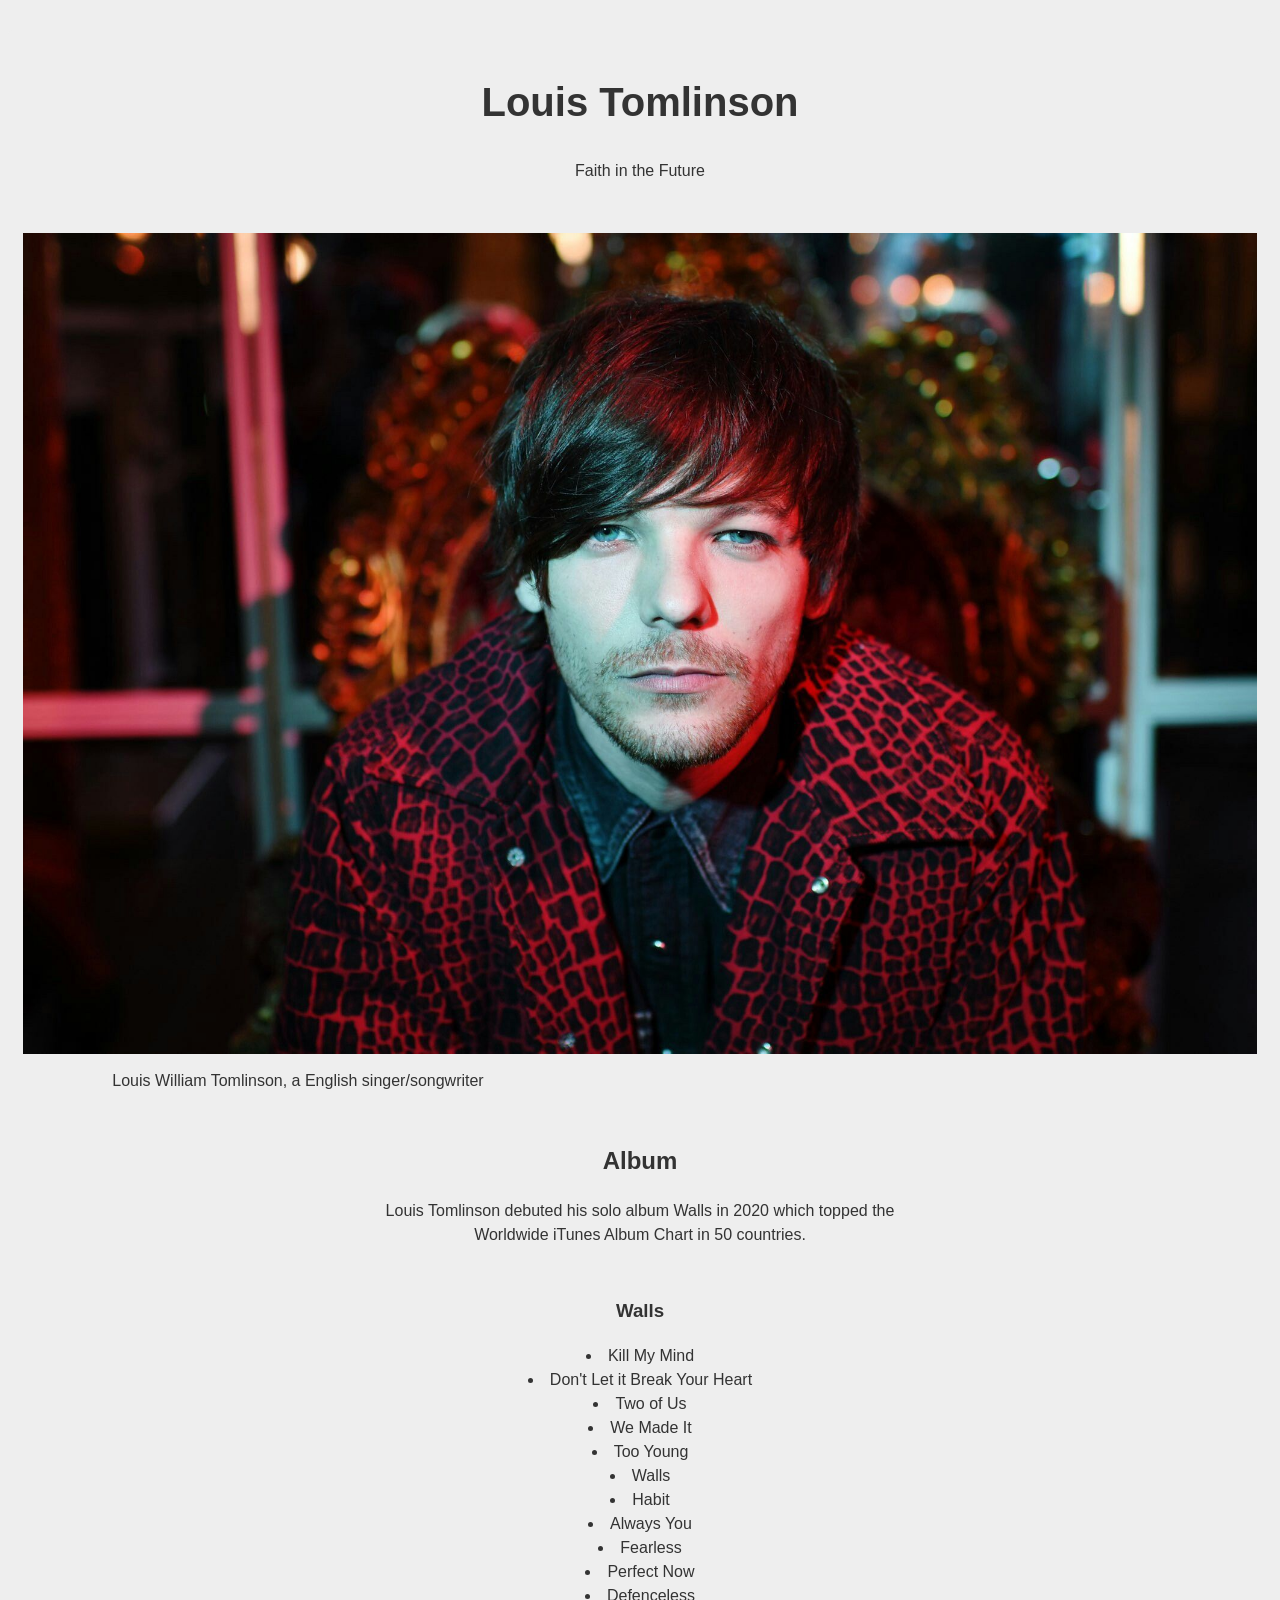
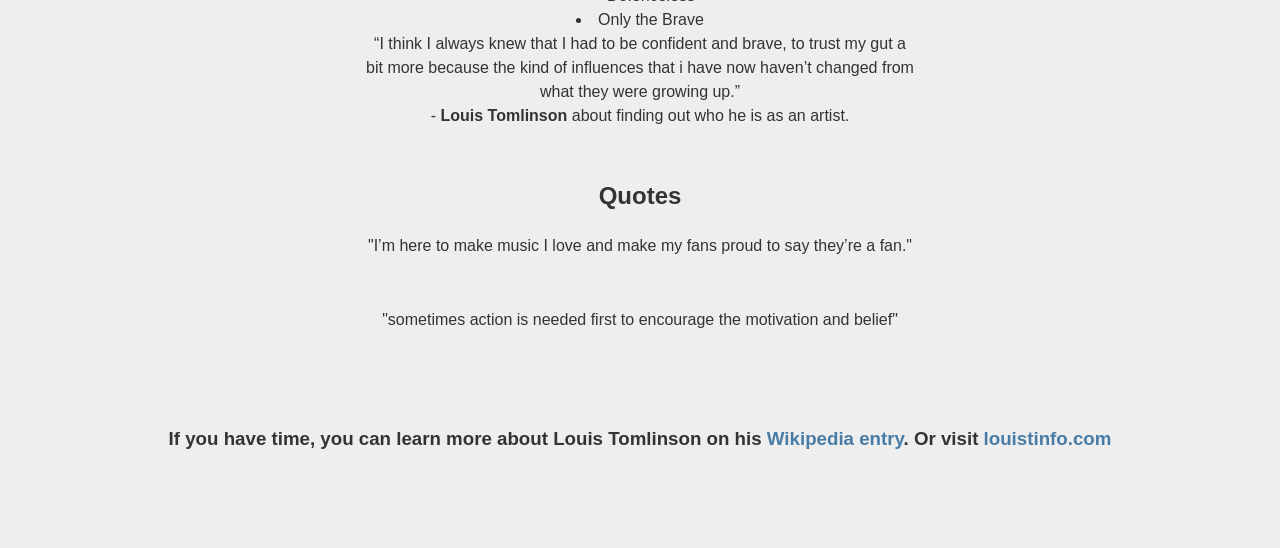
==== index.html @ df31727d "change of file name" ====
<!DOCTYPE html>
<html>
<head>
	<title>Tribute Page</title>
	<meta name="viewport" content="width=device-width, initial-scale=1">
	<link rel="stylesheet" href="TributePageStyling.css">
	<script src="https://cdn.freecodecamp.org/testable-projects-fcc/v1/bundle.js"></script>
</head>
<body>
	<main id="main">
		<h1 id="title">Louis Tomlinson</h1>
		<p>Faith in the Future</p>
		<div id="img-div">
			<img src="Images/Main.jpg" id="image">
			<p id="img-caption">Louis William Tomlinson, a English singer/songwriter</p>
		</div>
			<div id="tribute-info">
			<h2>Album</h2>
			<p>Louis Tomlinson debuted his solo album Walls in 2020 which topped the Worldwide iTunes Album Chart in 50 countries.</p>
			<h3>Walls</h3>
			
				<li>Kill My Mind</li>
				<li>Don't Let it Break Your Heart</li>
				<li>Two of Us</li>
				<li>We Made It</li>
				<li>Too Young</li>
				<li>Walls</li>
				<li>Habit</li>
				<li>Always You</li>
				<li>Fearless</li>
				<li>Perfect Now</li>
				<li>Defenceless</li>
				<li>Only the Brave</li>
			

			<p>“I think I always knew that I had to be confident and brave, to trust my gut a bit more because the kind of influences that i have now haven’t changed from what they were growing up.”<br> - <strong>Louis Tomlinson</strong> about finding out who he is as an artist.</p>
			
			<h2 id="quotes">Quotes</h2>
			<p>"I’m here to make music I love and make my fans proud to say they’re a fan."</p>
			<p>"sometimes action is needed first to encourage the motivation and belief"</p>

			<br>
			<h3>If you have time, you can learn more about Louis Tomlinson on his <a id="tribute-link" href="https://en.wikipedia.org/wiki/Louis_Tomlinson" target="_blank">Wikipedia entry</a>. Or visit <a href="https://www.louistinfo.com/" target="_blank">louistinfo.com</a></h3>


		</div>
	</main>

</body>
</html>
---- TributePageStyling.css ----
html{
	font-size: 10px;
}
body {
  /* Native font stack https://getbootstrap.com/docs/4.2/content/reboot/#native-font-stack */
  font-family: -apple-system, BlinkMacSystemFont, 'Segoe UI', 'Roboto',
    'Helvetica Neue', Arial, sans-serif;
  font-size: 1.6rem;
  line-height: 1.5;
  background: #eee;
  color: #333;
  margin: 0;
}

#main {
  margin: 30px 8px;
  padding: 15px;
  border-radius: 5px;
  background: #eee;
}

h1{
	text-align: center;
	display: block;
	font-size: 4rem;
	margin-inline-start: 0px;
    margin-inline-end: 0px;
    font-weight: bold;
}


#tribute-info{
	display: block;
	text-align: center;
	margin: 50px auto 50px auto;
}
p{
	display: block;
	text-align: center;
	max-width: 550px;
	margin: 0 auto 50px auto;
}
h3{
	text-align: center;
}
h2{
	text-align: center;
}
ol{
	display: block;
	text-align: center;
	max-width: 550px;
}
#image{
	max-width: 100%;
	display: block;
	height: auto;
	margin: 0 auto;
}
#img-caption {
  margin: 15px 0 5px 0;
}

a {
  color: #477ca7;
  text-decoration: none;
}

a:visited {
  color: #74638f;
}

a:hover {
	text-decoration: underline;
}

@media (max-width: 460px) {
  #main {
    margin: 0;
  }

  h1 {
    font-size: 3.5rem;
    line-height: 1.2;
  }
}
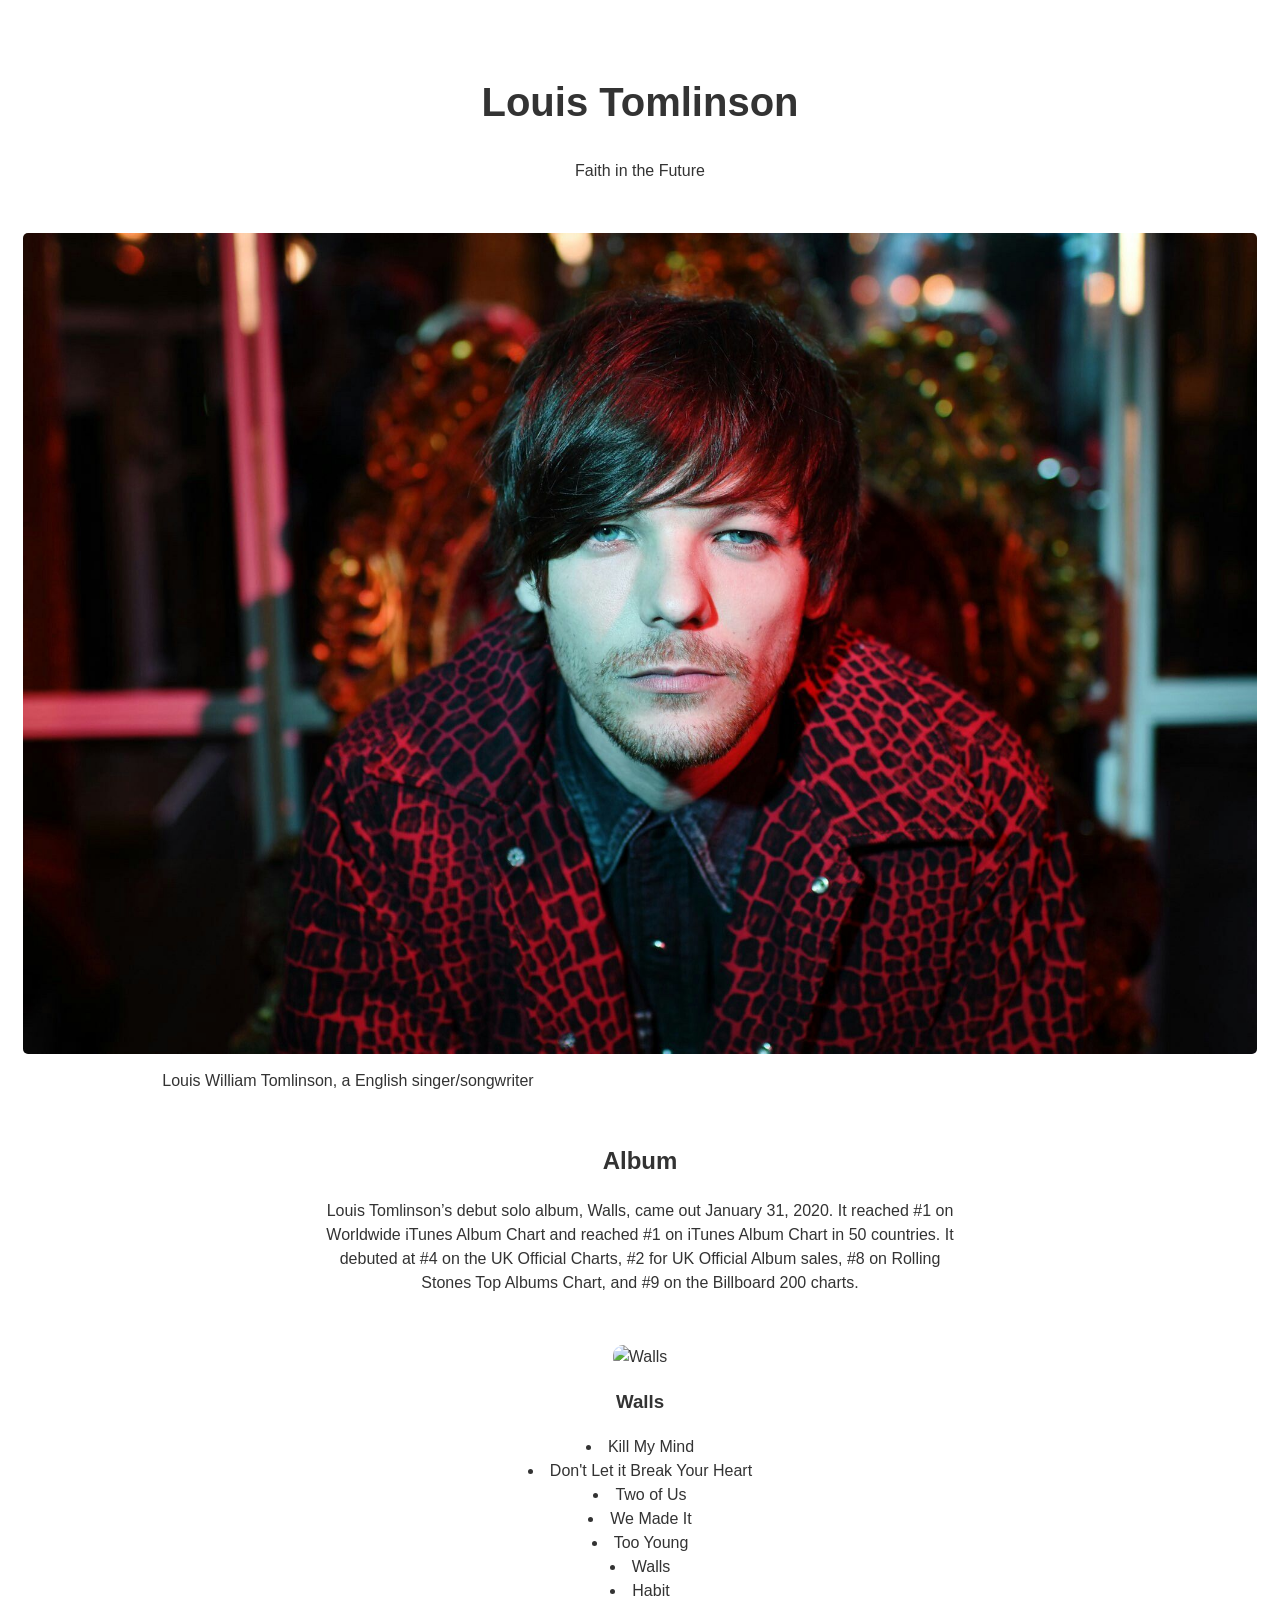
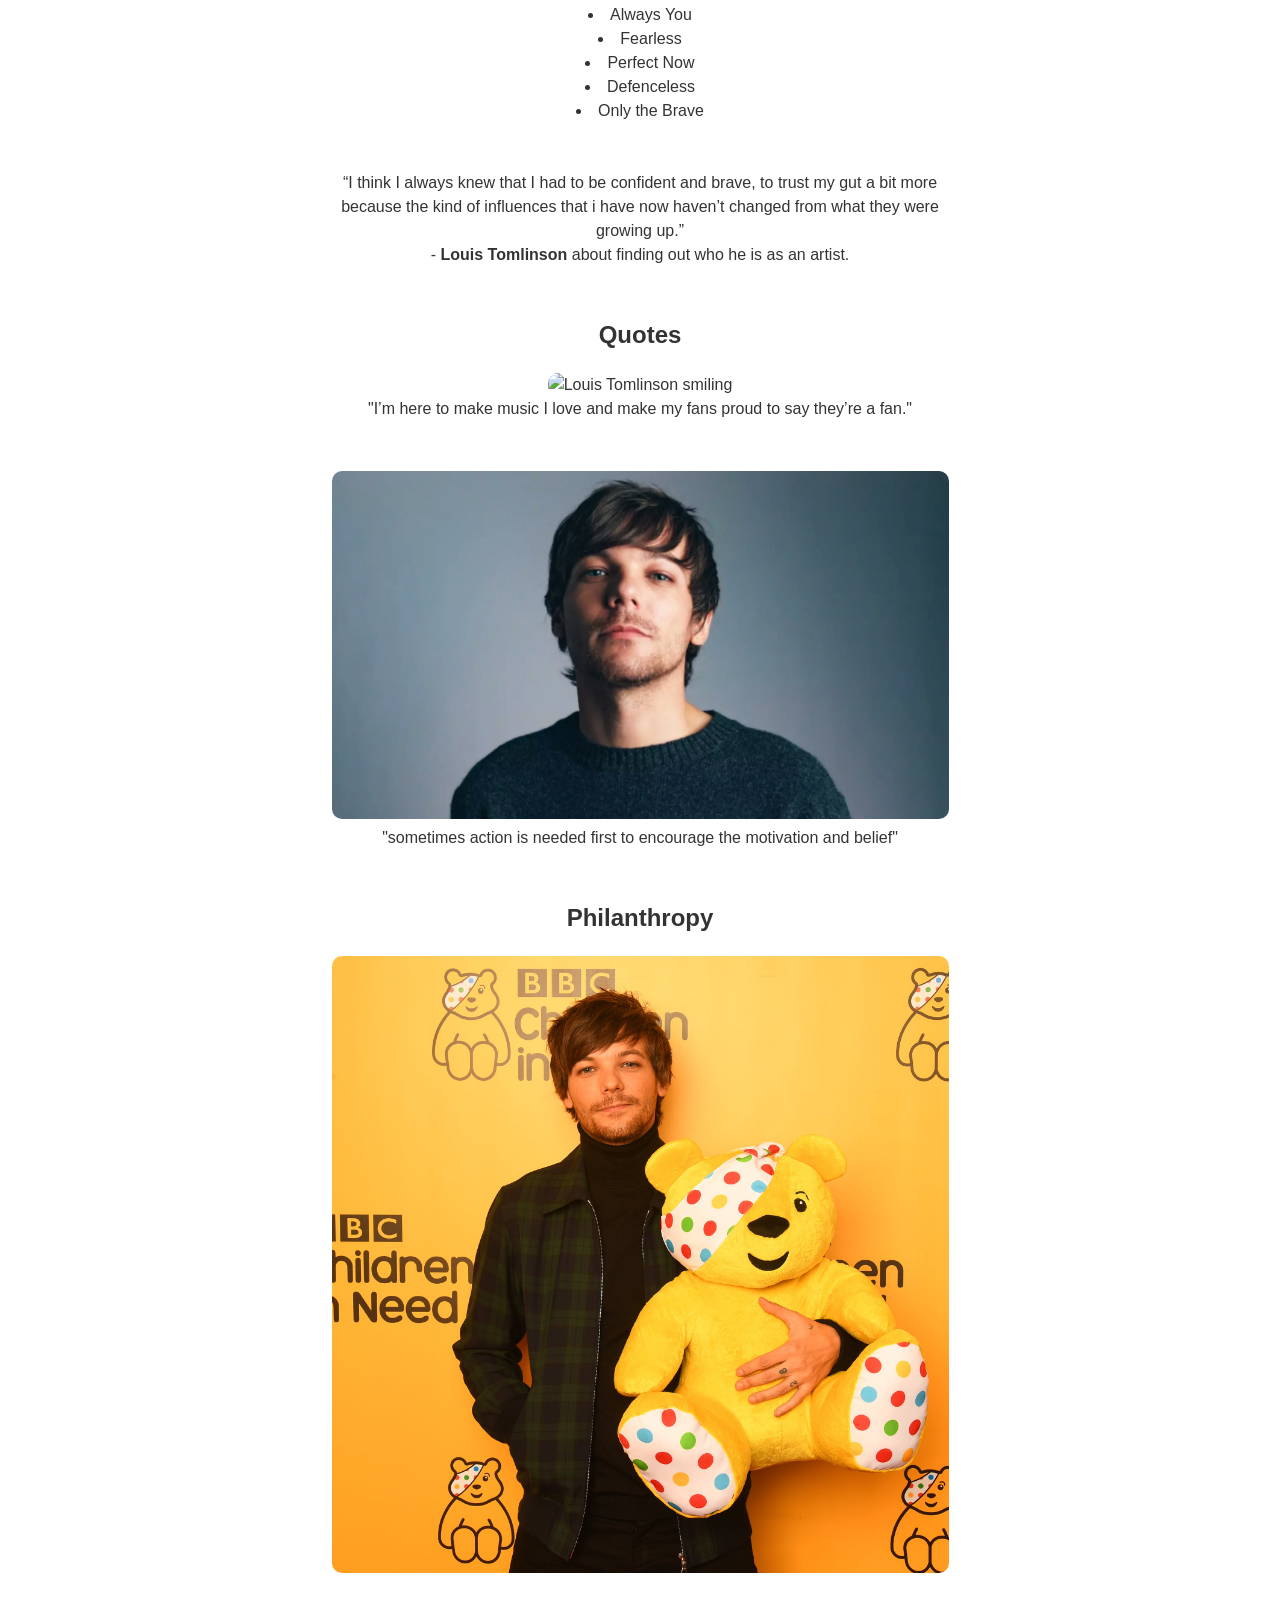
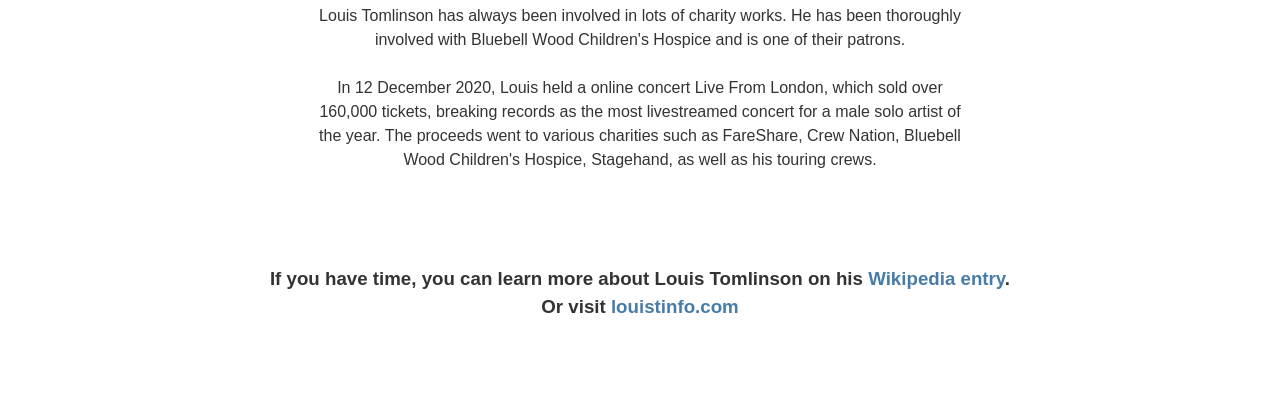
==== commit 196d2256: "new style" ====
--- a/index.html
+++ b/index.html
@@ -16,7 +16,8 @@
 		</div>
 			<div id="tribute-info">
 			<h2>Album</h2>
-			<p>Louis Tomlinson debuted his solo album Walls in 2020 which topped the Worldwide iTunes Album Chart in 50 countries.</p>
+			<p>Louis Tomlinson’s debut solo album, Walls, came out January 31, 2020. It reached #1 on Worldwide iTunes Album Chart and reached #1 on iTunes Album Chart in 50 countries. It debuted at #4 on the UK Official Charts, #2 for UK Official Album sales, #8 on Rolling Stones Top Albums Chart, and #9 on the Billboard 200 charts.</p>
+			<img src="Images/Walls.gif" alt="Walls">
 			<h3>Walls</h3>
 			
 				<li>Kill My Mind</li>
@@ -32,15 +33,21 @@
 				<li>Defenceless</li>
 				<li>Only the Brave</li>
 			
-
+			<br><br>
 			<p>“I think I always knew that I had to be confident and brave, to trust my gut a bit more because the kind of influences that i have now haven’t changed from what they were growing up.”<br> - <strong>Louis Tomlinson</strong> about finding out who he is as an artist.</p>
 			
 			<h2 id="quotes">Quotes</h2>
+			<img src="Images/sunshine.jpeg" alt="Louis Tomlinson smiling" class="quoteImg">
 			<p>"I’m here to make music I love and make my fans proud to say they’re a fan."</p>
+			<img src="Images/Quote2.jpg" alt="Louis Tomlinson smiling" class="quoteImg">
 			<p>"sometimes action is needed first to encourage the motivation and belief"</p>
+			<h2>Philanthropy</h2>
+			<img src="Images/Charity.jpeg" alt="louis Tomlinson at charity" class="quoteImg">
+			<br><br>
+			<p>Louis Tomlinson has always been involved in lots of charity works. He has been thoroughly involved with Bluebell Wood Children's Hospice and is one of their patrons.<br><br>In 12 December 2020, Louis held a online concert Live From London, which sold over 160,000 tickets, breaking records as the most livestreamed concert for a male solo artist of the year. The proceeds went to various charities such as FareShare, Crew Nation, Bluebell Wood Children's Hospice, Stagehand, as well as his touring crews. </p>
+			<br>
+			<h3>If you have time, you can learn more about Louis Tomlinson on his <a id="tribute-link" href="https://en.wikipedia.org/wiki/Louis_Tomlinson" target="_blank">Wikipedia entry</a>.<br> Or visit <a href="https://www.louistinfo.com/" target="_blank">louistinfo.com</a></h3>
 
-			<br>
-			<h3>If you have time, you can learn more about Louis Tomlinson on his <a id="tribute-link" href="https://en.wikipedia.org/wiki/Louis_Tomlinson" target="_blank">Wikipedia entry</a>. Or visit <a href="https://www.louistinfo.com/" target="_blank">louistinfo.com</a></h3>
 
 
 		</div>
--- a/TributePageStyling.css
+++ b/TributePageStyling.css
@@ -7,7 +7,7 @@
     'Helvetica Neue', Arial, sans-serif;
   font-size: 1.6rem;
   line-height: 1.5;
-  background: #eee;
+
   color: #333;
   margin: 0;
 }
@@ -16,7 +16,6 @@
   margin: 30px 8px;
   padding: 15px;
   border-radius: 5px;
-  background: #eee;
 }
 
 h1{
@@ -24,11 +23,14 @@
 	display: block;
 	font-size: 4rem;
 	margin-inline-start: 0px;
-    margin-inline-end: 0px;
-    font-weight: bold;
+  margin-inline-end: 0px;
+  font-weight: bold;
 }
 
-
+.quoteImg{
+  width: 50%;
+  height: auto;
+}
 #tribute-info{
 	display: block;
 	text-align: center;
@@ -37,8 +39,9 @@
 p{
 	display: block;
 	text-align: center;
-	max-width: 550px;
+	max-width: 650px;
 	margin: 0 auto 50px auto;
+  line-height: 1.5em;
 }
 h3{
 	text-align: center;
@@ -56,9 +59,13 @@
 	display: block;
 	height: auto;
 	margin: 0 auto;
+  border-radius: 5px;
 }
 #img-caption {
   margin: 15px 0 5px 0;
+}
+img{
+  border-radius: 10px;
 }
 
 a {
@@ -74,7 +81,7 @@
 	text-decoration: underline;
 }
 
-@media (max-width: 460px) {
+@media (max-width: 600px) {
   #main {
     margin: 0;
   }
@@ -83,6 +90,12 @@
     font-size: 3.5rem;
     line-height: 1.2;
   }
+  img{
+    width: 100%;
+  }
+  .quoteImg{
+    width: 100%;
+  }
 }
 
 
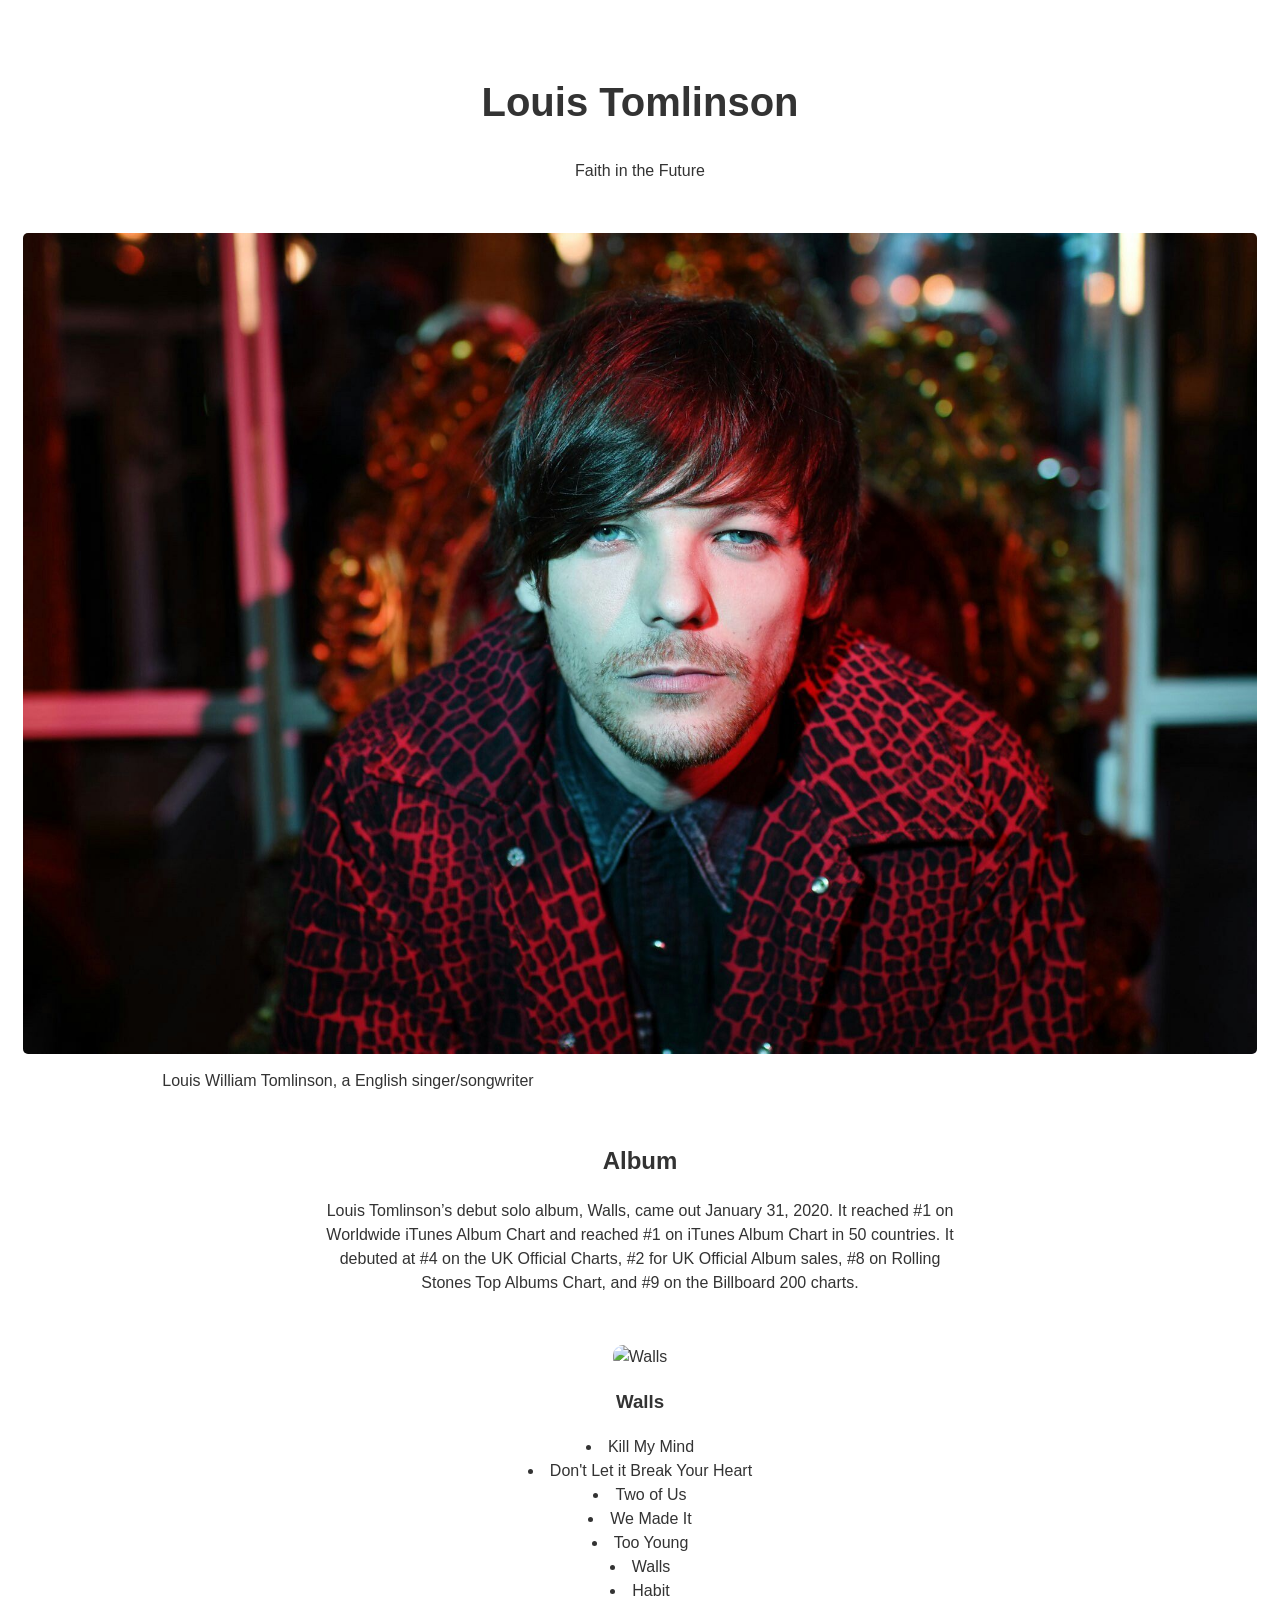
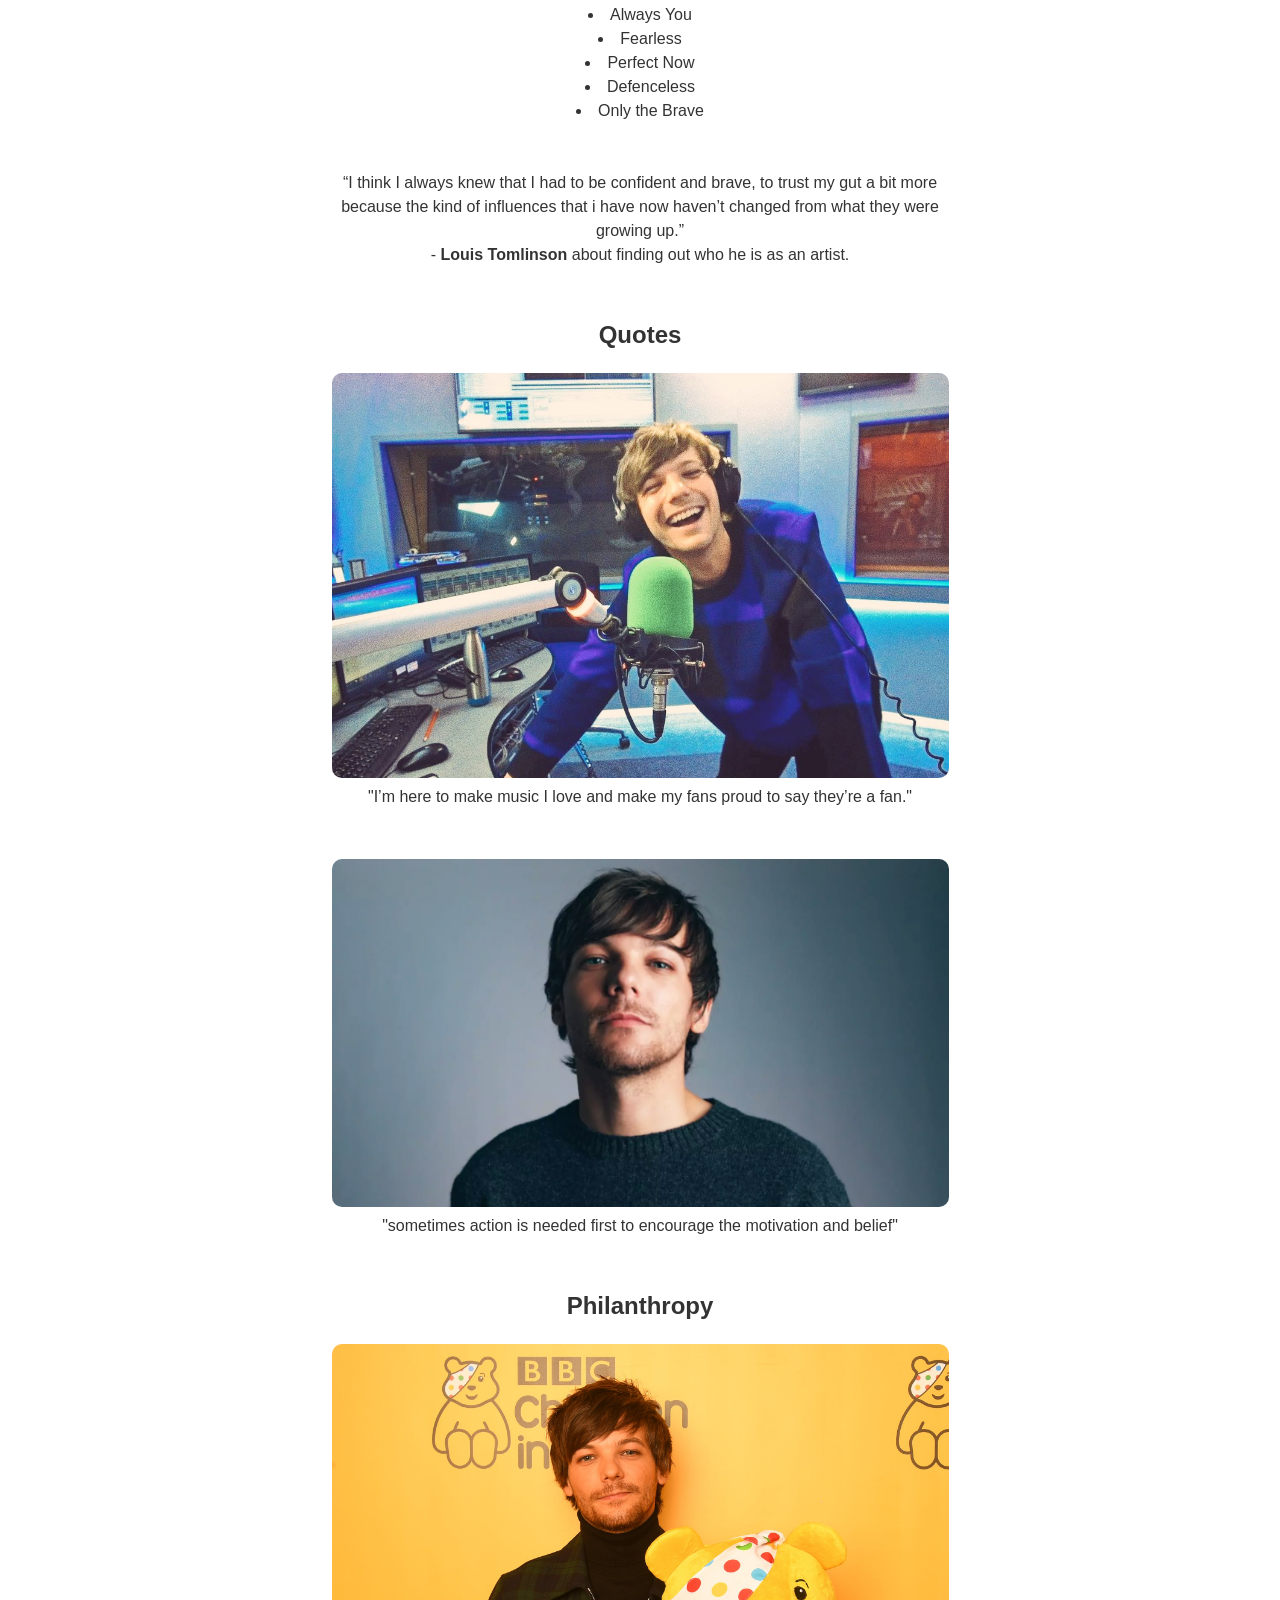
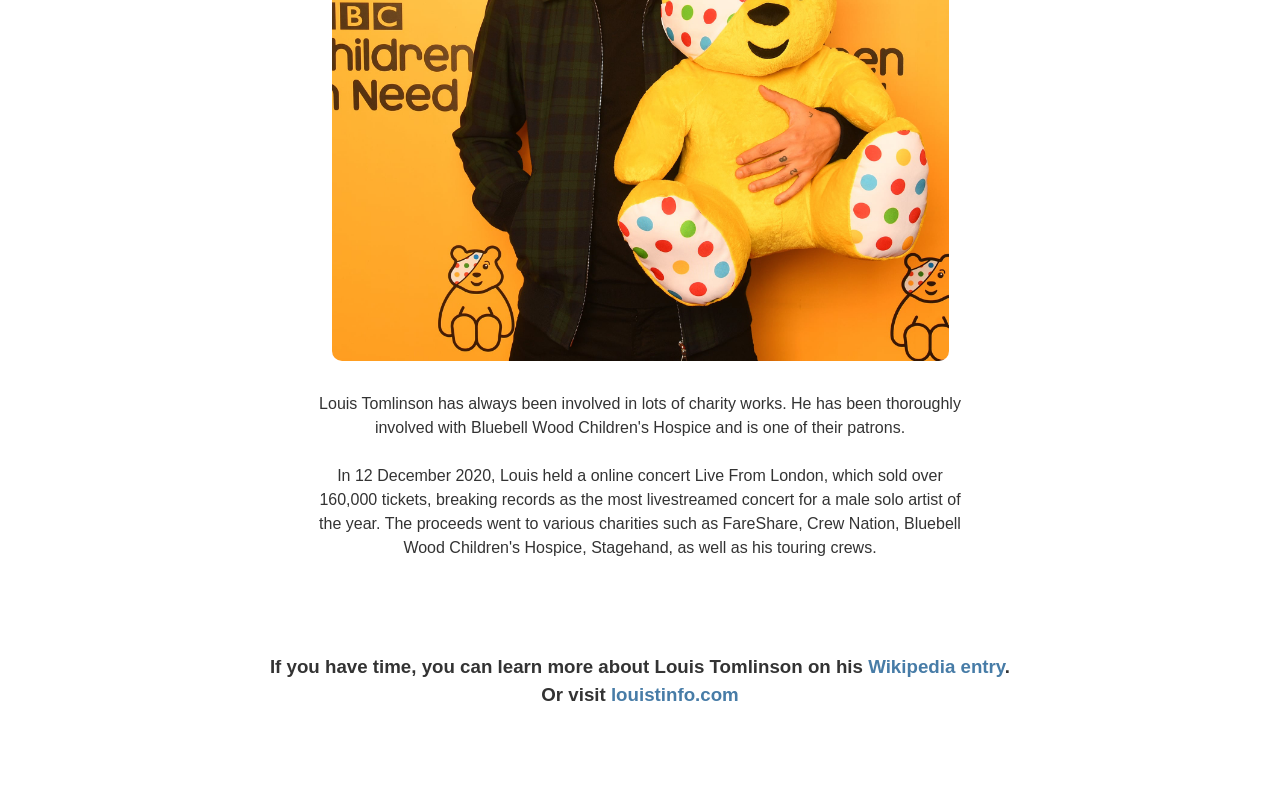
==== commit e464d239: "upper-case" ====
--- a/index.html
+++ b/index.html
@@ -37,7 +37,7 @@
 			<p>“I think I always knew that I had to be confident and brave, to trust my gut a bit more because the kind of influences that i have now haven’t changed from what they were growing up.”<br> - <strong>Louis Tomlinson</strong> about finding out who he is as an artist.</p>
 			
 			<h2 id="quotes">Quotes</h2>
-			<img src="Images/sunshine.jpeg" alt="Louis Tomlinson smiling" class="quoteImg">
+			<img src="Images/Sunshine.jpeg" alt="Louis Tomlinson smiling" class="quoteImg">
 			<p>"I’m here to make music I love and make my fans proud to say they’re a fan."</p>
 			<img src="Images/Quote2.jpg" alt="Louis Tomlinson smiling" class="quoteImg">
 			<p>"sometimes action is needed first to encourage the motivation and belief"</p>
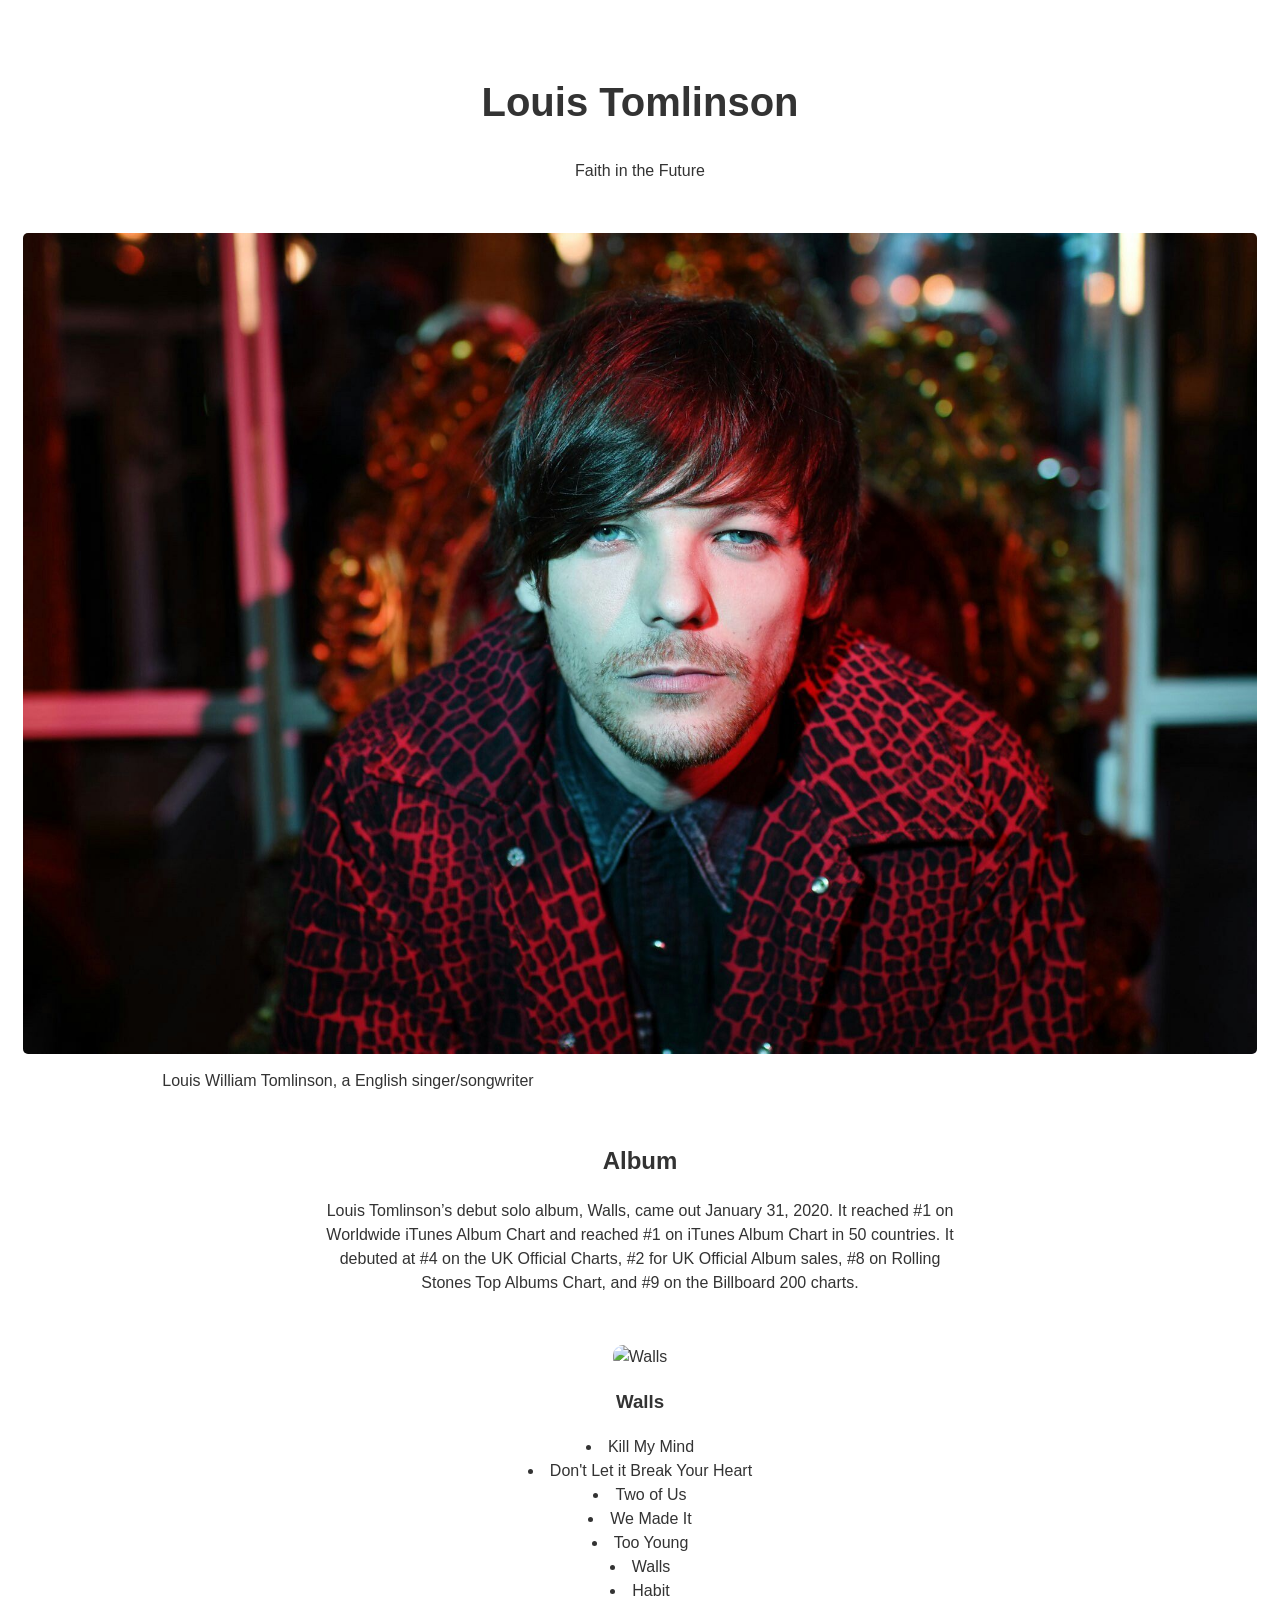
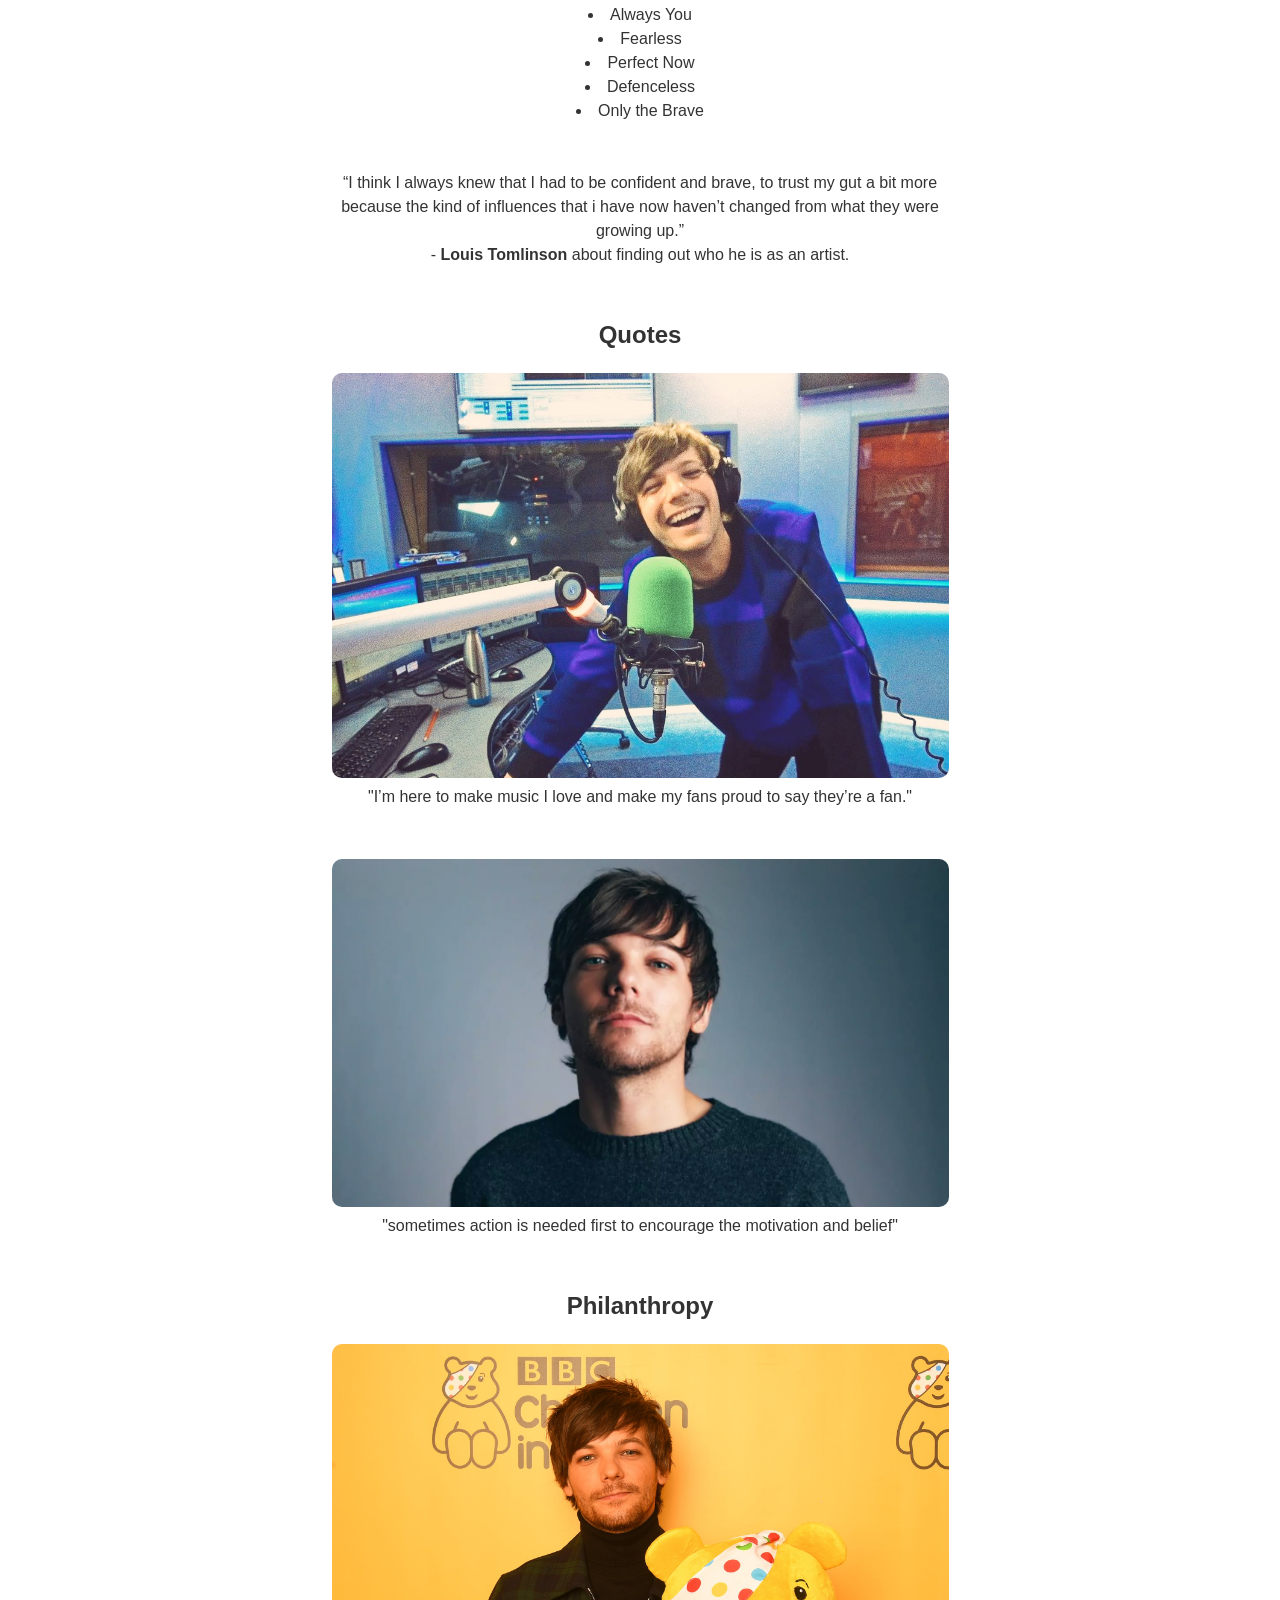
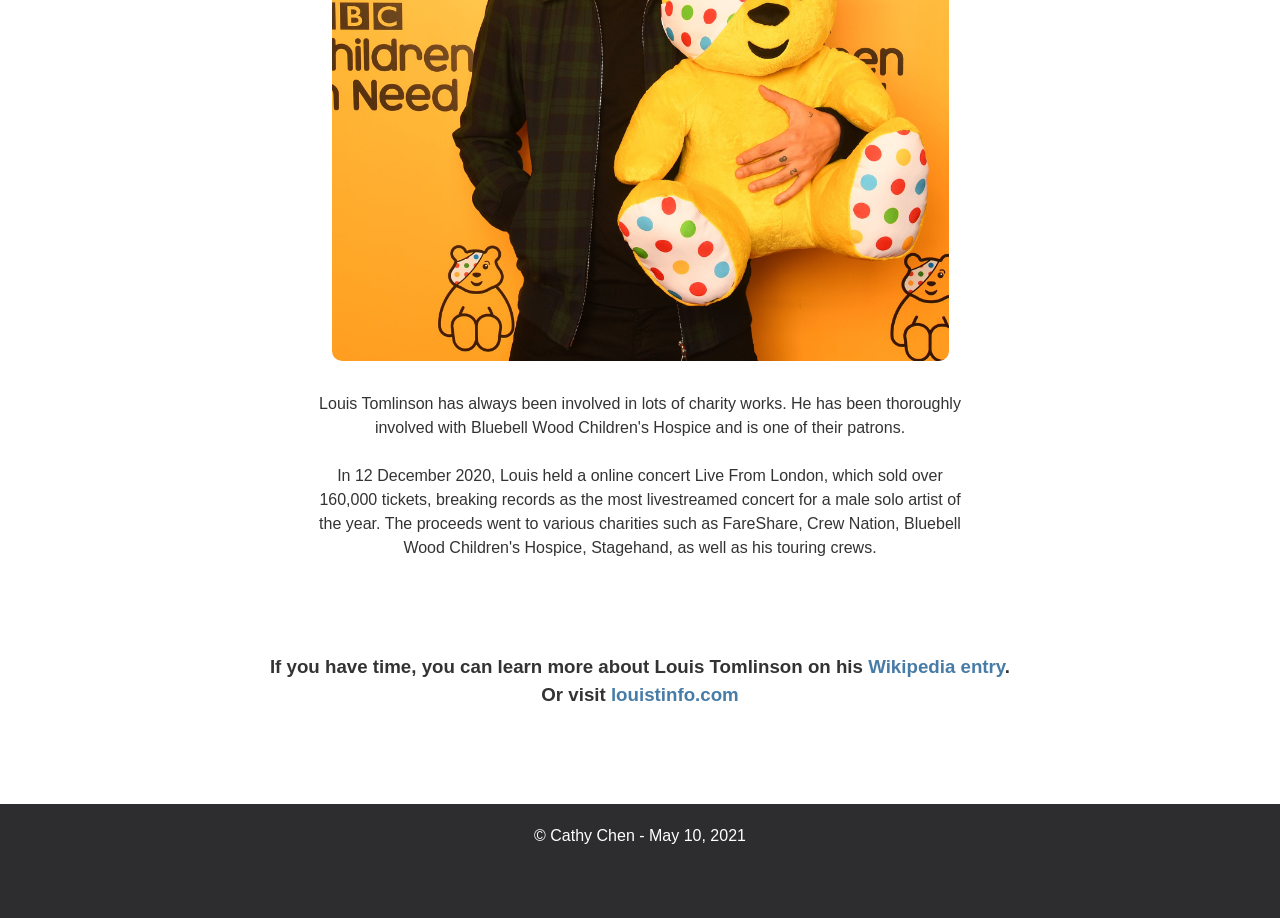
==== commit 3ebc65a4: "new footer" ====
--- a/index.html
+++ b/index.html
@@ -47,11 +47,10 @@
 			<p>Louis Tomlinson has always been involved in lots of charity works. He has been thoroughly involved with Bluebell Wood Children's Hospice and is one of their patrons.<br><br>In 12 December 2020, Louis held a online concert Live From London, which sold over 160,000 tickets, breaking records as the most livestreamed concert for a male solo artist of the year. The proceeds went to various charities such as FareShare, Crew Nation, Bluebell Wood Children's Hospice, Stagehand, as well as his touring crews. </p>
 			<br>
 			<h3>If you have time, you can learn more about Louis Tomlinson on his <a id="tribute-link" href="https://en.wikipedia.org/wiki/Louis_Tomlinson" target="_blank">Wikipedia entry</a>.<br> Or visit <a href="https://www.louistinfo.com/" target="_blank">louistinfo.com</a></h3>
-
-
-
 		</div>
 	</main>
-
+	<footer>
+			<p>© <a href="https://github.com/cathycat0131/Tribute-page" target="_blank" style="color:white">Cathy Chen</a> - May 10, 2021</p>
+		</footer>
 </body>
 </html>
--- a/TributePageStyling.css
+++ b/TributePageStyling.css
@@ -7,9 +7,8 @@
     'Helvetica Neue', Arial, sans-serif;
   font-size: 1.6rem;
   line-height: 1.5;
-
   color: #333;
-  margin: 0;
+  margin:0px;
 }
 
 #main {
@@ -81,6 +80,21 @@
 	text-decoration: underline;
 }
 
+footer{
+  background-color: #2d2d30;
+  color: #0f5f5f5;
+  margin: 0;
+  padding: 20px;
+}
+
+footer p{
+  color: white;
+}
+
+a footer{
+  color: #CD5C5C; 
+}
+
 @media (max-width: 600px) {
   #main {
     margin: 0;
